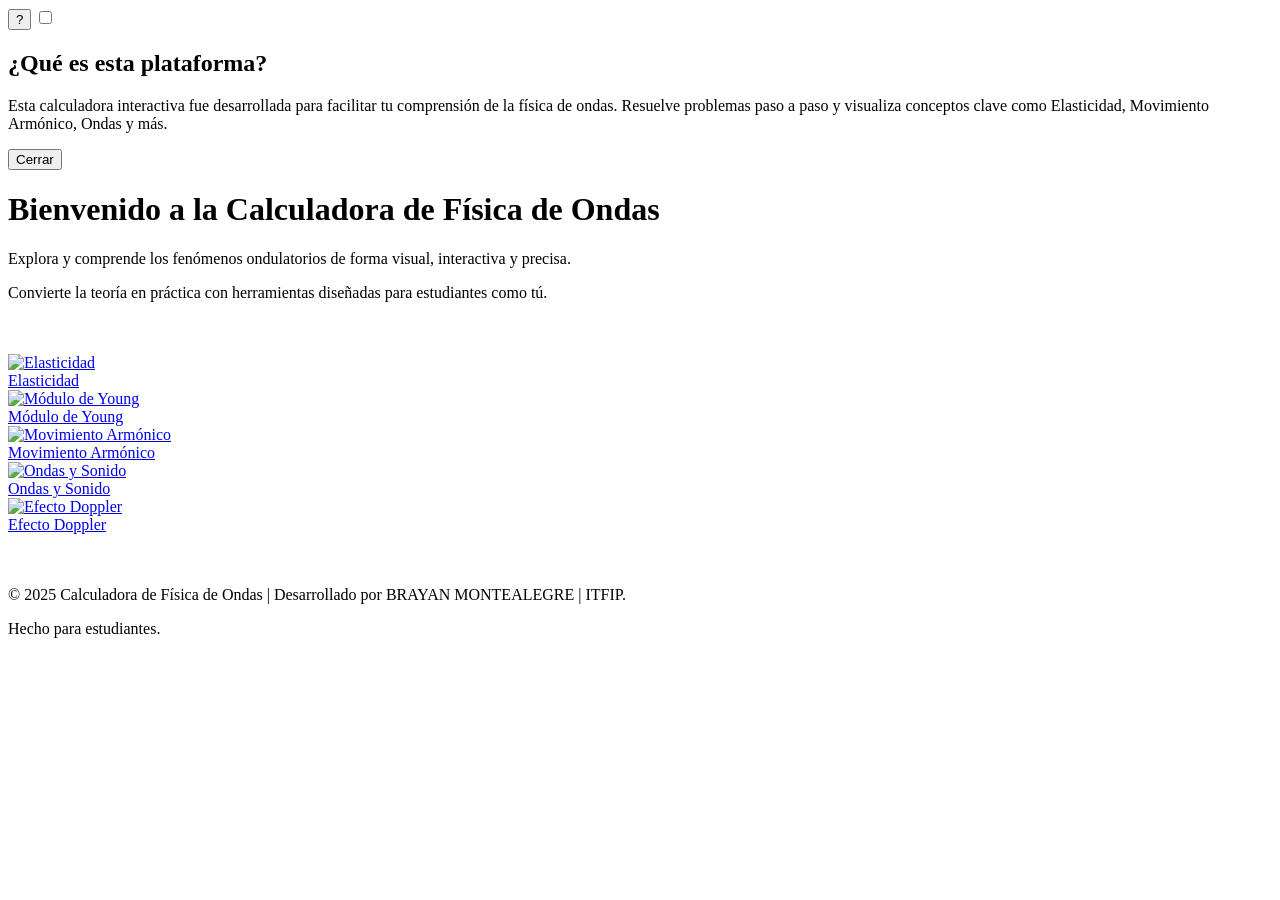
==== index.html @ b3cb455d "Add files via upload" ====
<!DOCTYPE html>
<html lang="es">
<head>
  <meta charset="UTF-8" />
  <meta name="viewport" content="width=device-width, initial-scale=1.0" />
  <title>Calculadora de Física de Ondas</title>
  <link rel="stylesheet" href="css/menu.css" />
</head>
<body class="claro">

  <!-- Barra superior -->
  <header class="top-bar">
    <button id="ayudaBtn" title="¿Cómo funciona?" class="boton-ayuda">?</button>
    <label class="switch">
      <input type="checkbox" id="modoToggle" />
      <span class="slider"></span>
    </label>
  </header>

  <!-- Modal ayuda -->
  <div id="modalAyuda" class="modal oculto">
    <div class="modal-contenido">
      <h2>¿Qué es esta plataforma?</h2>
      <p>
        Esta calculadora interactiva fue desarrollada para facilitar tu comprensión de la física de ondas.
        Resuelve problemas paso a paso y visualiza conceptos clave como Elasticidad, Movimiento Armónico, Ondas y más.
      </p>
      <button onclick="cerrarModal()">Cerrar</button>
    </div>
  </div>

  <main>
    <h1>Bienvenido a la Calculadora de Física de Ondas</h1>
    <p class="subtitulo">Explora y comprende los fenómenos ondulatorios de forma visual, interactiva y precisa.</p>
    <p class="frase-extra">Convierte la teoría en práctica con herramientas diseñadas para estudiantes como tú.</p>

    <br><br/>
    <div class="temas-grid">
      <a href="html/elasticidad.html" class="card">
        <img src="img/elasticidad.png" alt="Elasticidad" class="card-img-bg">
        <div class="card-overlay">Elasticidad</div>
      </a>

      <a href="html/modulo_young.html" class="card">
        <img src="img/young.png" alt="Módulo de Young" class="card-img-bg">
        <div class="card-overlay">Módulo de Young</div>
      </a>


      <a href="html/movimiento_armonico.html" class="card">
        <img src="img/armonico.png" alt="Movimiento Armónico" class="card-img-bg">
        <div class="card-overlay">Movimiento Armónico</div>
      </a>

      <a href="html/ondas_sonido.html" class="card">
        <img src="img/ondas_sonido.png" alt="Ondas y Sonido" class="card-img-bg">
        <div class="card-overlay">Ondas y Sonido</div>
      </a>

      <a href="html/efecto_doppler.html" class="card">
        <img src="img/doppler.png" alt="Efecto Doppler" class="card-img-bg">
        <div class="card-overlay">Efecto Doppler</div>
      </a>
    </div>
  </main>
<br><br/>

  <footer class="footer">
    <p>© 2025 Calculadora de Física de Ondas | Desarrollado por BRAYAN MONTEALEGRE | ITFIP.</p>
    <p>Hecho para estudiantes.</p>
  </footer>

  <script src="js/menu.js"></script>
</body>
</html>
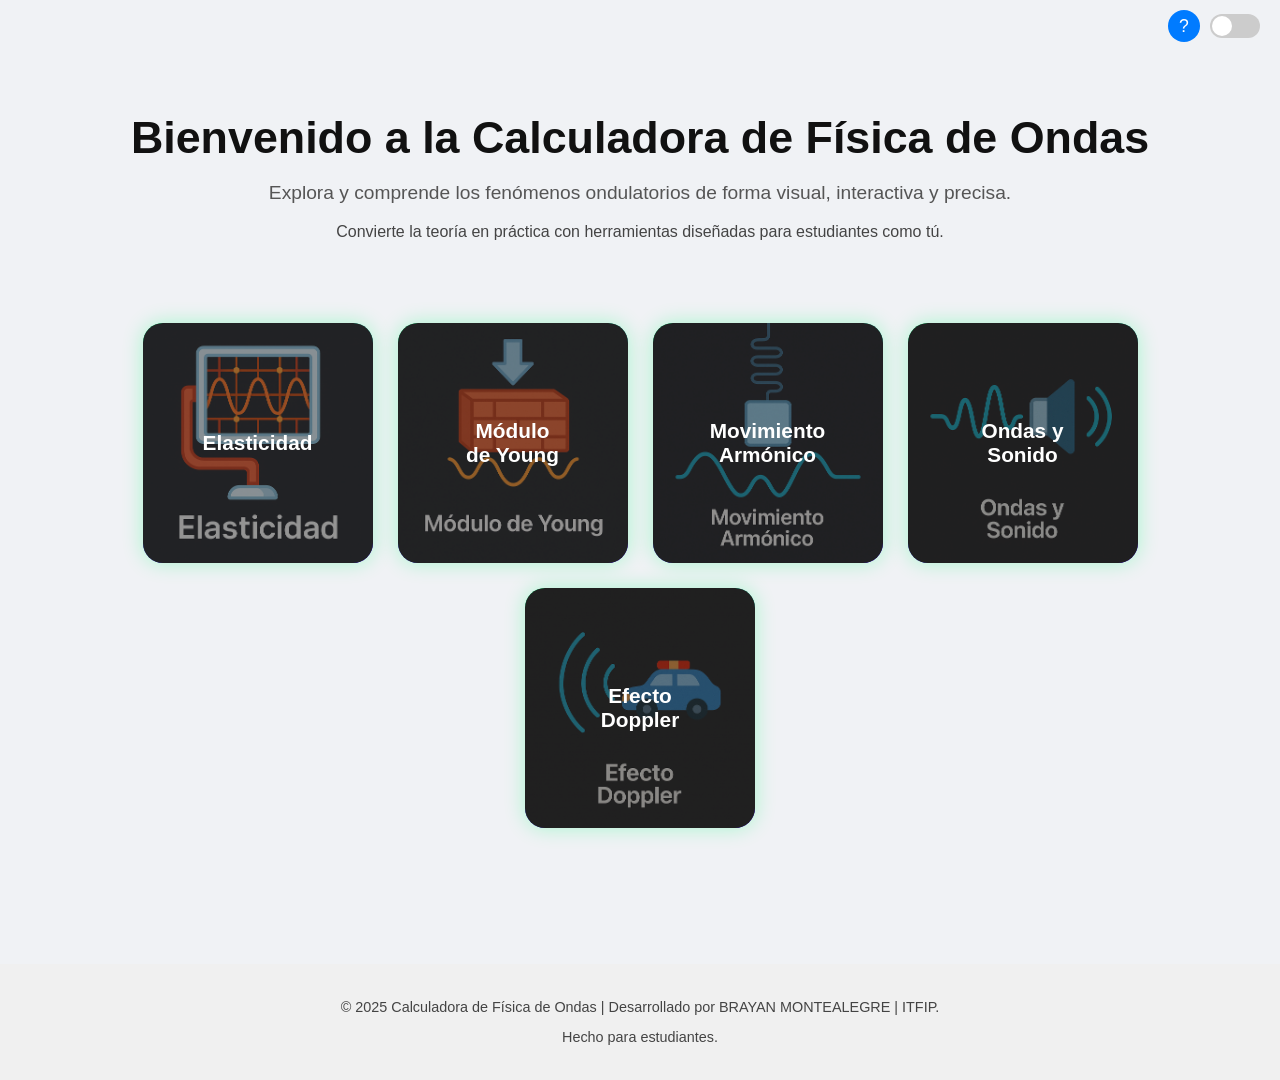
==== commit d36c1775: "Add files via upload" ====
--- a/index.html
+++ b/index.html
@@ -4,7 +4,7 @@
   <meta charset="UTF-8" />
   <meta name="viewport" content="width=device-width, initial-scale=1.0" />
   <title>Calculadora de Física de Ondas</title>
-  <link rel="stylesheet" href="css/menu.css" />
+  <link rel="stylesheet" href="menu.css" />
 </head>
 <body class="claro">
 
@@ -36,29 +36,29 @@
 
     <br><br/>
     <div class="temas-grid">
-      <a href="html/elasticidad.html" class="card">
-        <img src="img/elasticidad.png" alt="Elasticidad" class="card-img-bg">
+      <a href="elasticidad.html" class="card">
+        <img src="elasticidad.png" alt="Elasticidad" class="card-img-bg">
         <div class="card-overlay">Elasticidad</div>
       </a>
 
-      <a href="html/modulo_young.html" class="card">
-        <img src="img/young.png" alt="Módulo de Young" class="card-img-bg">
+      <a href="modulo_young.html" class="card">
+        <img src="young.png" alt="Módulo de Young" class="card-img-bg">
         <div class="card-overlay">Módulo de Young</div>
       </a>
 
 
-      <a href="html/movimiento_armonico.html" class="card">
-        <img src="img/armonico.png" alt="Movimiento Armónico" class="card-img-bg">
+      <a href="movimiento_armonico.html" class="card">
+        <img src="armonico.png" alt="Movimiento Armónico" class="card-img-bg">
         <div class="card-overlay">Movimiento Armónico</div>
       </a>
 
-      <a href="html/ondas_sonido.html" class="card">
-        <img src="img/ondas_sonido.png" alt="Ondas y Sonido" class="card-img-bg">
+      <a href="ondas_sonido.html" class="card">
+        <img src="ondas_sonido.png" alt="Ondas y Sonido" class="card-img-bg">
         <div class="card-overlay">Ondas y Sonido</div>
       </a>
 
-      <a href="html/efecto_doppler.html" class="card">
-        <img src="img/doppler.png" alt="Efecto Doppler" class="card-img-bg">
+      <a href="efecto_doppler.html" class="card">
+        <img src="doppler.png" alt="Efecto Doppler" class="card-img-bg">
         <div class="card-overlay">Efecto Doppler</div>
       </a>
     </div>
@@ -70,6 +70,6 @@
     <p>Hecho para estudiantes.</p>
   </footer>
 
-  <script src="js/menu.js"></script>
+  <script src="menu.js"></script>
 </body>
 </html>
--- a/menu.css
+++ b/menu.css
@@ -0,0 +1,205 @@
+/* === GENERALES === */
+body {
+  margin: 0;
+  font-family: 'Segoe UI', sans-serif;
+  transition: background 0.3s, color 0.3s;
+  background-color: #f0f2f5;
+  color: #222;
+}
+body.oscuro {
+  background-color: #121212;
+  color: white;
+}
+
+/* === BARRA SUPERIOR === */
+.top-bar {
+  display: flex;
+  justify-content: flex-end;
+  align-items: center;
+  padding: 10px 20px;
+  gap: 10px;
+}
+.boton-ayuda {
+  background-color: #007bff;
+  color: white;
+  width: 32px;
+  height: 32px;
+  border-radius: 50%;
+  font-size: 1.1rem;
+  border: none;
+  cursor: pointer;
+}
+
+/* === SWITCH MODO OSCURO === */
+.switch {
+  position: relative;
+  display: inline-block;
+  width: 50px;
+  height: 24px;
+}
+.switch input {
+  opacity: 0;
+  width: 0;
+  height: 0;
+}
+.slider {
+  position: absolute;
+  cursor: pointer;
+  background-color: #ccc;
+  border-radius: 24px;
+  inset: 0;
+}
+.slider::before {
+  content: "";
+  height: 20px;
+  width: 20px;
+  position: absolute;
+  left: 2px;
+  bottom: 2px;
+  background-color: white;
+  border-radius: 50%;
+  transition: 0.4s;
+}
+input:checked + .slider {
+  background-color: #2196f3;
+}
+input:checked + .slider::before {
+  transform: translateX(26px);
+}
+
+/* === MODAL === */
+.modal {
+  position: fixed;
+  inset: 0;
+  background-color: rgba(0,0,0,0.6);
+  display: flex;
+  justify-content: center;
+  align-items: center;
+  z-index: 999;
+}
+.modal-contenido {
+  background-color: white;
+  padding: 25px;
+  max-width: 400px;
+  border-radius: 12px;
+  text-align: center;
+}
+body.oscuro .modal-contenido {
+  background-color: #1e1e1e;
+  color: white;
+}
+.modal-contenido button {
+  margin-top: 20px;
+  padding: 10px 15px;
+  border: none;
+  background-color: #007bff;
+  color: white;
+  border-radius: 6px;
+  cursor: pointer;
+}
+.oculto {
+  display: none;
+}
+
+/* === TEXTO PRINCIPAL === */
+main {
+  text-align: center;
+  padding: 30px 20px;
+}
+h1 {
+  font-size: 2.8rem;
+  margin-bottom: 10px;
+  color: #111;
+}
+body.oscuro h1 {
+  color: white;
+}
+.subtitulo {
+  font-size: 1.2rem;
+  color: #555;
+}
+body.oscuro .subtitulo {
+  color: #ccc;
+}
+.frase-extra {
+  font-size: 1rem;
+  margin-top: 8px;
+  color: #444;
+}
+body.oscuro .frase-extra {
+  color: #bbb;
+}
+
+/* === CARDS DE TEMAS === */
+.temas-grid {
+  display: flex;
+  flex-wrap: wrap;
+  justify-content: center;
+  gap: 25px;
+  padding: 30px 20px;
+  max-width: 1200px;
+  margin: 0 auto;
+}
+.card {
+  position: relative;
+  overflow: hidden;
+  border-radius: 20px;
+  width: 230px;
+  height: 240px;
+  cursor: pointer;
+  transition: transform 0.3s ease, box-shadow 0.3s ease;
+  text-decoration: none;
+  background-image: linear-gradient(163deg, #00ff75 0%, #3700ff 100%);
+  box-shadow: 0px 0px 20px rgba(0, 255, 117, 0.3);
+}
+.card:hover {
+  transform: scale(1.03);
+  box-shadow: 0px 0px 35px 5px rgba(0, 255, 117, 0.6);
+}
+.card-img-bg {
+  width: 100%;
+  height: 100%;
+  object-fit: cover;
+  filter: brightness(0.6);
+  transition: 0.3s ease;
+}
+.card:hover .card-img-bg {
+  filter: brightness(0.8);
+}
+.card-overlay {
+  position: absolute;
+  top: 50%;
+  left: 50%;
+  transform: translate(-50%, -50%);
+  color: white;
+  font-size: 1.3rem;
+  font-weight: bold;
+  text-align: center;
+  z-index: 2;
+  padding: 0 10px;
+}
+
+/* === FOOTER === */
+.footer {
+  background-color: #f0f0f0;
+  text-align: center;
+  padding: 20px;
+  font-size: 0.9rem;
+  color: #444;
+  margin-top: 40px;
+}
+body.oscuro .footer {
+  background-color: #1a1a1a;
+  color: #aaa;
+}
+
+/* === RESPONSIVE === */
+@media (max-width: 600px) {
+  h1 {
+    font-size: 2rem;
+  }
+  .temas-grid {
+    flex-direction: column;
+    align-items: center;
+  }
+}
